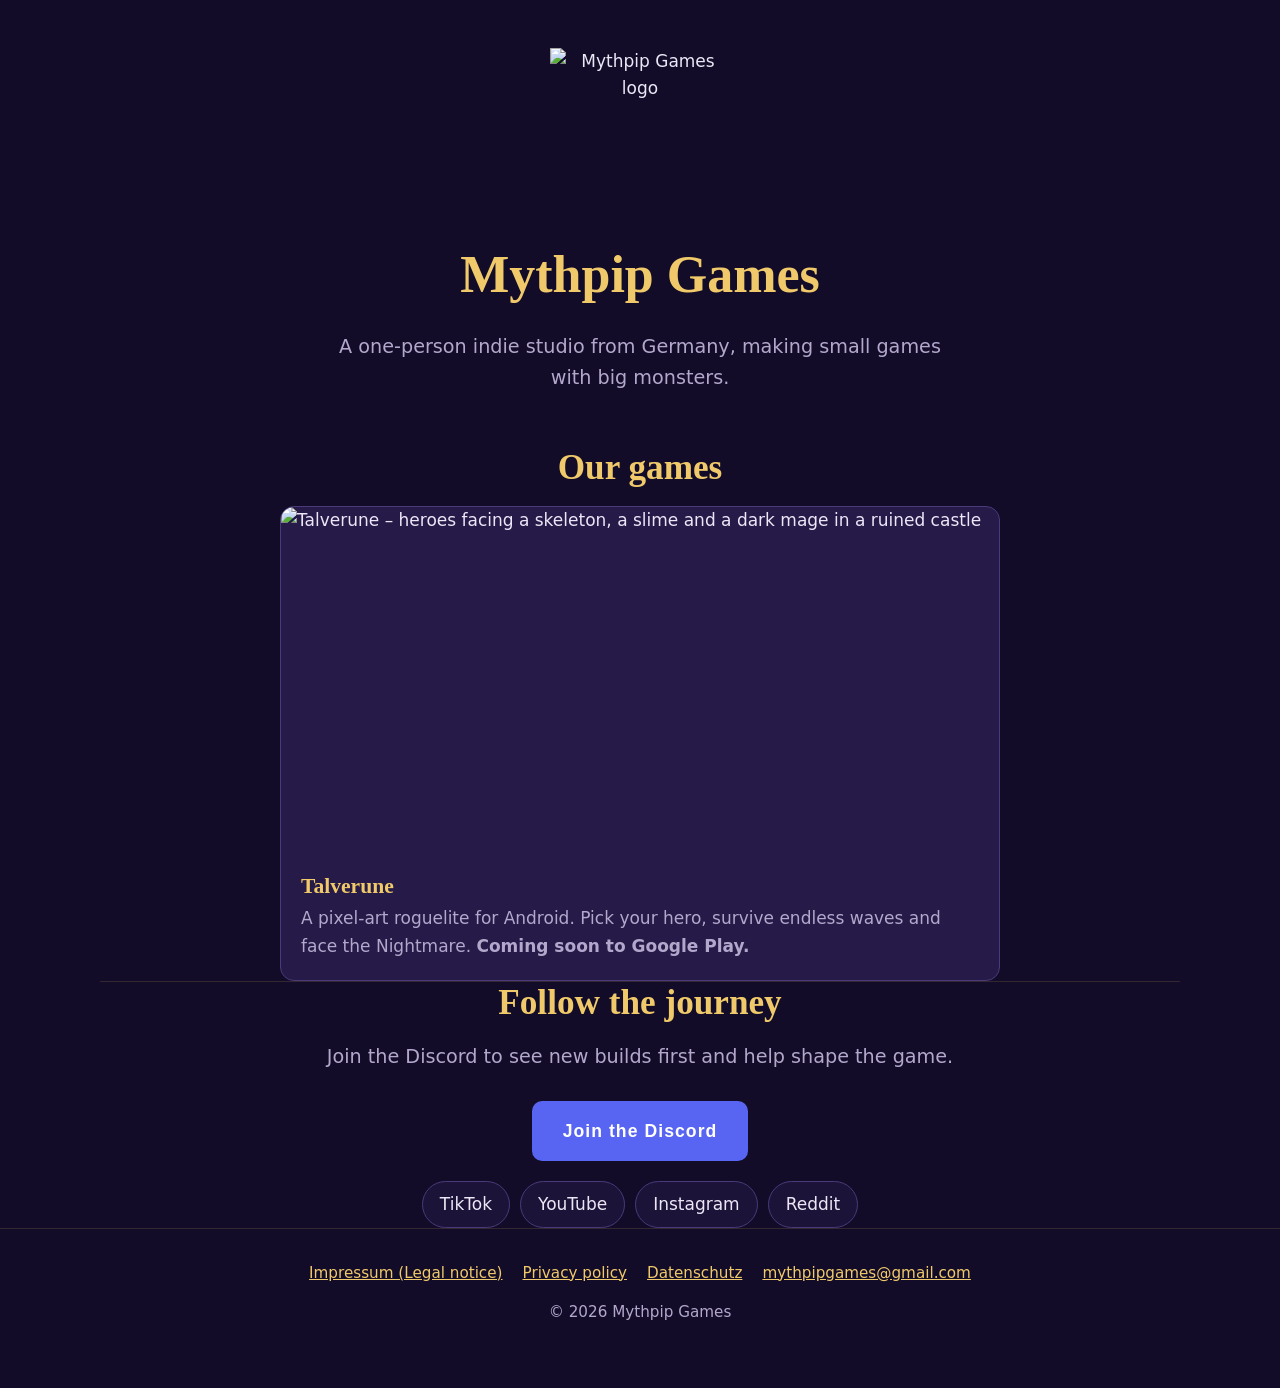
==== index.html @ 95bc8c9c "Add files via upload" ====
<!doctype html>
<html lang="en">
<head>
<meta charset="utf-8">
<meta name="viewport" content="width=device-width, initial-scale=1">
<title>Mythpip Games – indie games made in Germany</title>
<meta name="description" content="Mythpip Games is a one-person indie studio from Germany. Our first game: Talverune, a pixel-art roguelite for Android.">
<meta property="og:title" content="Mythpip Games">
<meta property="og:description" content="One-person indie studio from Germany. First game: Talverune, a pixel-art roguelite for Android.">
<meta property="og:image" content="https://mythpipgames.github.io/img/vorschau.jpg">
<meta property="og:url" content="https://mythpipgames.github.io/">
<meta property="og:type" content="website">
<meta name="twitter:card" content="summary_large_image">
<link rel="icon" href="favicon.png">
<link rel="stylesheet" href="style.css">
</head>
<body>

<header class="studio-kopf wrap">
  <img src="img/mythpip_logo.png" alt="Mythpip Games logo" width="180" height="180">
  <h1>Mythpip Games</h1>
  <p class="lead">A one-person indie studio from Germany, making small games with big monsters.</p>
</header>

<main>
  <section class="wrap">
    <h2>Our games</h2>
    <a class="spiel-kachel" href="talverune/">
      <img src="img/talverune/header.webp" alt="Talverune – heroes facing a skeleton, a slime and a dark mage in a ruined castle" width="1024" height="500" loading="lazy">
      <div>
        <h3>Talverune</h3>
        <p>A pixel-art roguelite for Android. Pick your hero, survive endless waves and face the Nightmare. <strong>Coming soon to Google Play.</strong></p>
      </div>
    </a>
  </section>

  <section class="wrap mitte">
    <h2>Follow the journey</h2>
    <p class="lead">Join the Discord to see new builds first and help shape the game.</p>
    <div class="knopf-reihe">
      <a class="knopf" href="https://discord.gg/6cHXQZ3rmh" rel="noopener">Join the Discord</a>
    </div>
    <ul class="kanaele" style="margin-top:20px">
      <li><a href="https://www.tiktok.com/@mythpipgames" rel="noopener">TikTok</a></li>
      <li><a href="https://www.youtube.com/@MythpipGames" rel="noopener">YouTube</a></li>
      <li><a href="https://www.instagram.com/mythpipgames/" rel="noopener">Instagram</a></li>
      <li><a href="https://www.reddit.com/user/MythpipGames/" rel="noopener">Reddit</a></li>
    </ul>
  </section>
</main>

<footer class="fuss">
  <nav>
    <a href="impressum/">Impressum (Legal notice)</a>
    <a href="privacy/">Privacy policy</a>
    <a href="datenschutz/">Datenschutz</a>
    <a href="mailto:mythpipgames@gmail.com">mythpipgames@gmail.com</a>
  </nav>
  <p>© 2026 Mythpip Games</p>
</footer>

</body>
</html>
---- style.css ----
/* Mythpip Games – gemeinsamer Stil */
@font-face { font-family: "Alegreya"; src: url("fonts/Alegreya-Variable.ttf") format("truetype"); font-weight: 400 900; font-display: swap; }
@font-face { font-family: "Alegreya Sans"; src: url("fonts/AlegreyaSans-Medium.ttf") format("truetype"); font-weight: 500; font-display: swap; }
@font-face { font-family: "Alegreya Sans SC"; src: url("fonts/AlegreyaSansSC-Bold.ttf") format("truetype"); font-weight: 700; font-display: swap; }

:root {
  color-scheme: dark;
  --bg: #120c28;
  --bg-2: #1c1338;
  --card: #251a48;
  --line: #4a3a7a;
  --gold: #f0c96a;
  --gold-dark: #b8892f;
  --text: #ece6f7;
  --muted: #b3a8cc;
  --discord: #5865f2;
}

* { box-sizing: border-box; }
html { -webkit-text-size-adjust: 100%; }
body {
  margin: 0;
  background: var(--bg);
  color: var(--text);
  font: 500 1.0625rem/1.6 "Alegreya Sans", system-ui, sans-serif;
}
img, video { max-width: 100%; height: auto; display: block; }
a { color: var(--gold); }
a:hover { color: #fff; }

h1, h2, h3 { font-family: "Alegreya", Georgia, serif; line-height: 1.2; margin: 0 0 .5em; }
h1 { font-size: clamp(2rem, 7vw, 3.25rem); color: var(--gold); }
h2 { font-size: clamp(1.6rem, 5vw, 2.2rem); color: var(--gold); text-align: center; }
h3 { font-size: 1.35rem; }
.klein { font-family: "Alegreya Sans SC", sans-serif; letter-spacing: .12em; color: var(--muted); }

.wrap { width: 100%; max-width: 1080px; margin: 0 auto; padding: 0 16px; }
section { padding: 56px 0; }
section + section { border-top: 1px solid rgba(240, 201, 106, .15); }
.mitte { text-align: center; }
.lead { font-size: 1.2rem; color: var(--muted); max-width: 640px; margin: 0 auto 1.5em; }

/* Kopfleiste */
.kopf { display: flex; align-items: center; justify-content: space-between; gap: 12px; padding: 12px 16px; max-width: 1080px; margin: 0 auto; }
.kopf a.marke { display: flex; align-items: center; gap: 10px; text-decoration: none; color: var(--text); font-family: "Alegreya", serif; font-size: 1.2rem; }
.kopf a.marke img { width: 40px; height: 40px; }

/* Knöpfe */
.knopf {
  display: inline-flex; align-items: center; justify-content: center; gap: .5em;
  padding: .8em 1.6em; border-radius: 10px; text-decoration: none;
  font-family: "Alegreya Sans SC", sans-serif; font-weight: 700; letter-spacing: .06em; font-size: 1.1rem;
  background: var(--discord); color: #fff; border: 2px solid transparent;
}
.knopf:hover { color: #fff; filter: brightness(1.1); }
.knopf.zweit { background: transparent; border-color: var(--gold-dark); color: var(--gold); }
.knopf-reihe { display: flex; flex-wrap: wrap; gap: 12px; justify-content: center; }

/* Raster */
.raster { display: grid; gap: 16px; grid-template-columns: repeat(auto-fit, minmax(min(100%, 240px), 1fr)); }
.karte { background: var(--card); border: 1px solid var(--line); border-radius: 12px; padding: 20px; }

/* Kanäle */
.kanaele { display: flex; flex-wrap: wrap; gap: 10px; justify-content: center; list-style: none; padding: 0; margin: 0; }
.kanaele a { display: block; padding: .5em 1em; border: 1px solid var(--line); border-radius: 999px; text-decoration: none; color: var(--text); background: var(--bg-2); }
.kanaele a:hover { border-color: var(--gold); color: var(--gold); }

/* Fußzeile */
.fuss { padding: 32px 16px 48px; text-align: center; color: var(--muted); font-size: .95rem; border-top: 1px solid rgba(240, 201, 106, .15); }
.fuss nav { display: flex; flex-wrap: wrap; gap: 8px 20px; justify-content: center; margin-bottom: 12px; }

/* Startseite */
.studio-kopf { padding: 48px 0 24px; text-align: center; }
.studio-kopf img { width: 180px; height: 180px; margin: 0 auto 16px; }
.spiel-kachel { display: block; max-width: 720px; margin: 0 auto; text-decoration: none; color: var(--text); background: var(--card); border: 1px solid var(--line); border-radius: 14px; overflow: hidden; }
.spiel-kachel:hover { border-color: var(--gold); color: var(--text); }
.spiel-kachel img { width: 100%; }
.spiel-kachel div { padding: 16px 20px 20px; }
.spiel-kachel h3 { color: var(--gold); margin-bottom: .25em; }
.spiel-kachel p { margin: 0; color: var(--muted); }

/* Spielseite */
.held-kopf { position: relative; text-align: center; padding: 0 0 40px; }
.held-kopf .banner { width: 100%; max-height: 420px; object-fit: cover; object-position: center 40%; }
.held-kopf .titel { margin: 20px auto 0; padding: 0 16px; }
.held-kopf .titel img { width: min(460px, 86%); margin: 0 auto 8px; image-rendering: auto; filter: drop-shadow(0 4px 12px rgba(0,0,0,.8)); }
.clip { max-width: 820px; margin: 0 auto; border-radius: 12px; overflow: hidden; border: 1px solid var(--line); background: #000; }
.clip video { width: 100%; aspect-ratio: 16 / 9; }

.helden { display: grid; gap: 14px; grid-template-columns: repeat(auto-fit, minmax(min(100%, 140px), 1fr)); }
.held { background: var(--card); border: 1px solid var(--line); border-radius: 12px; overflow: hidden; text-align: center; }
.held img { width: 100%; aspect-ratio: 300 / 362; object-fit: cover; image-rendering: pixelated; background: #160f2e; }
.held h3 { color: var(--gold); margin: 12px 12px 2px; }
.held p { margin: 0 12px 16px; color: var(--muted); font-size: .98rem; }
.held .frei { display: inline-block; margin-top: 6px; font-size: .8rem; letter-spacing: .08em; font-family: "Alegreya Sans SC", sans-serif; color: var(--gold); }

.merkmale h3 { color: var(--gold); }
.merkmale p { margin: 0; color: var(--muted); }

.bilder { display: grid; gap: 14px; grid-template-columns: repeat(auto-fit, minmax(min(100%, 380px), 1fr)); }
.bilder figure { margin: 0; }
.bilder img { width: 100%; aspect-ratio: 16 / 9; object-fit: cover; border-radius: 10px; border: 1px solid var(--line); }
.bilder figcaption { color: var(--muted); font-size: .95rem; padding: 6px 2px 0; }

/* Rechtstexte */
.recht { overflow-wrap: anywhere; max-width: 760px; padding-top: 24px; padding-bottom: 48px; }
.recht h1 { font-size: 2rem; }
.recht h2 { text-align: left; font-size: 1.5rem; margin-top: 1.6em; }
.recht h3 { font-size: 1.2rem; margin-top: 1.2em; color: var(--gold); }
.recht p, .recht li { color: var(--text); }
.recht .stand { color: var(--muted); }
.recht address { font-style: normal; }
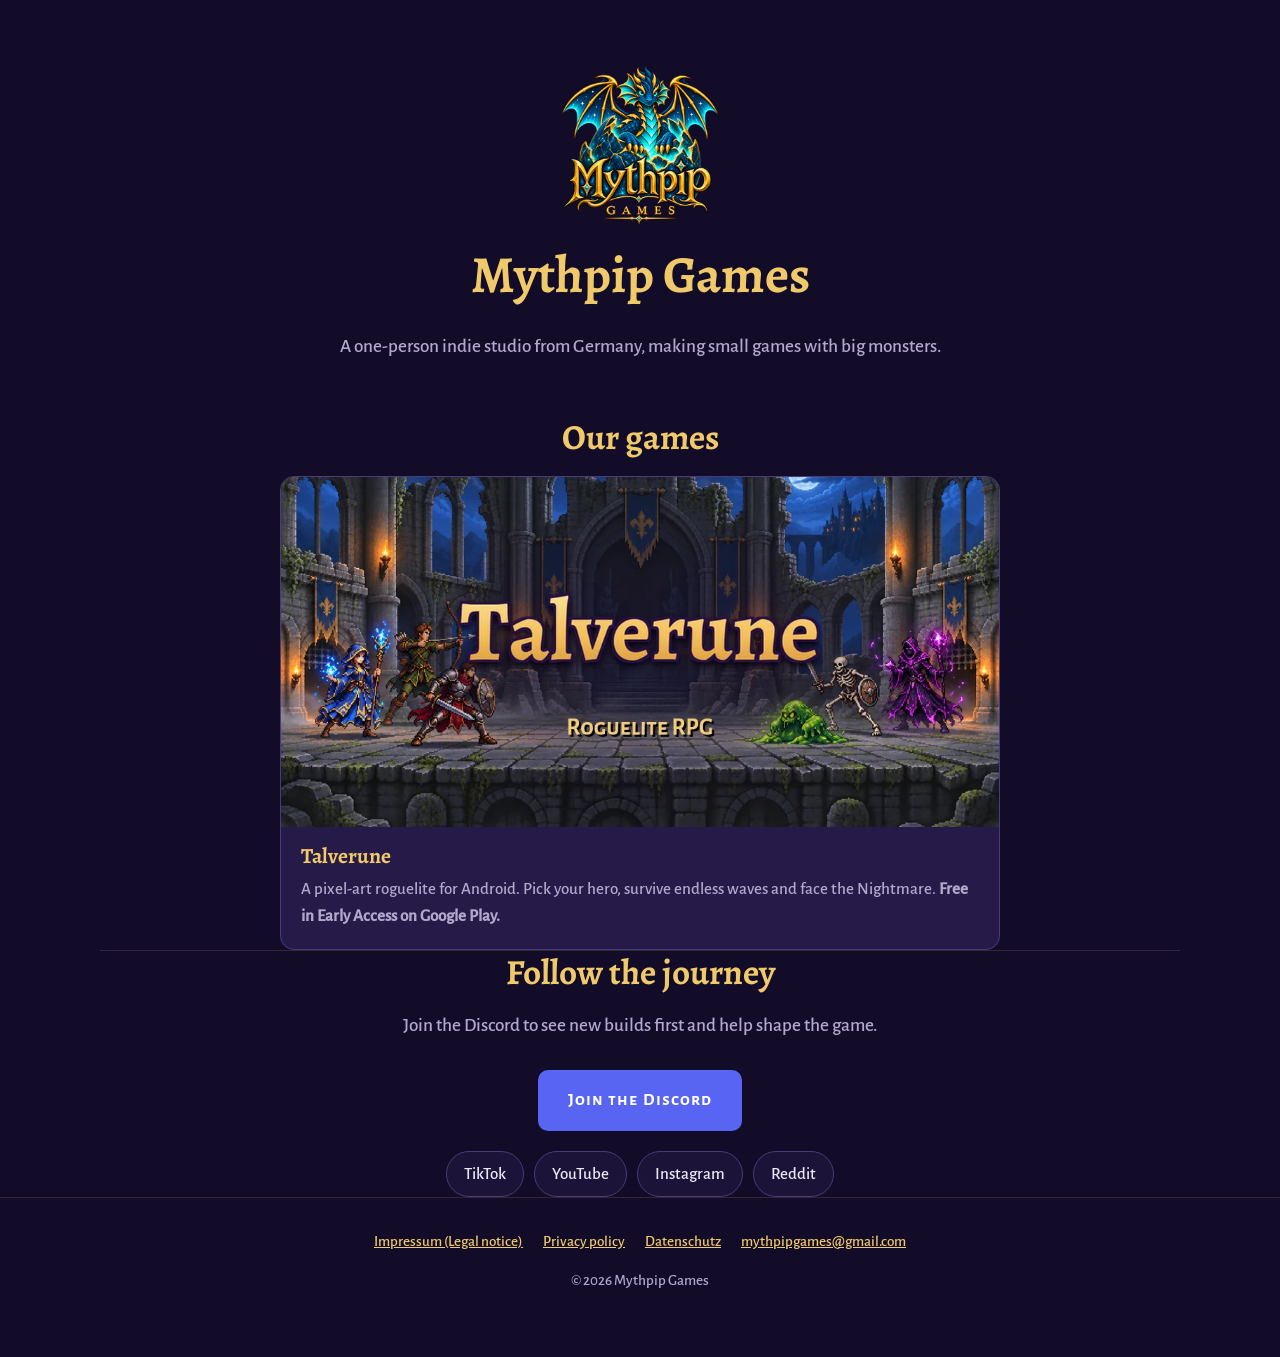
==== commit 968572a9: "Early Access: Startseite" ====
--- a/index.html
+++ b/index.html
@@ -1,63 +1,63 @@
-<!doctype html>
-<html lang="en">
-<head>
-<meta charset="utf-8">
-<meta name="viewport" content="width=device-width, initial-scale=1">
-<title>Mythpip Games – indie games made in Germany</title>
-<meta name="description" content="Mythpip Games is a one-person indie studio from Germany. Our first game: Talverune, a pixel-art roguelite for Android.">
-<meta property="og:title" content="Mythpip Games">
-<meta property="og:description" content="One-person indie studio from Germany. First game: Talverune, a pixel-art roguelite for Android.">
-<meta property="og:image" content="https://mythpipgames.github.io/img/vorschau.jpg">
-<meta property="og:url" content="https://mythpipgames.github.io/">
-<meta property="og:type" content="website">
-<meta name="twitter:card" content="summary_large_image">
-<link rel="icon" href="favicon.png">
-<link rel="stylesheet" href="style.css">
-</head>
-<body>
-
-<header class="studio-kopf wrap">
-  <img src="img/mythpip_logo.png" alt="Mythpip Games logo" width="180" height="180">
-  <h1>Mythpip Games</h1>
-  <p class="lead">A one-person indie studio from Germany, making small games with big monsters.</p>
-</header>
-
-<main>
-  <section class="wrap">
-    <h2>Our games</h2>
-    <a class="spiel-kachel" href="talverune/">
-      <img src="img/talverune/header.webp" alt="Talverune – heroes facing a skeleton, a slime and a dark mage in a ruined castle" width="1024" height="500" loading="lazy">
-      <div>
-        <h3>Talverune</h3>
-        <p>A pixel-art roguelite for Android. Pick your hero, survive endless waves and face the Nightmare. <strong>Coming soon to Google Play.</strong></p>
-      </div>
-    </a>
-  </section>
-
-  <section class="wrap mitte">
-    <h2>Follow the journey</h2>
-    <p class="lead">Join the Discord to see new builds first and help shape the game.</p>
-    <div class="knopf-reihe">
-      <a class="knopf" href="https://discord.gg/6cHXQZ3rmh" rel="noopener">Join the Discord</a>
-    </div>
-    <ul class="kanaele" style="margin-top:20px">
-      <li><a href="https://www.tiktok.com/@mythpipgames" rel="noopener">TikTok</a></li>
-      <li><a href="https://www.youtube.com/@MythpipGames" rel="noopener">YouTube</a></li>
-      <li><a href="https://www.instagram.com/mythpipgames/" rel="noopener">Instagram</a></li>
-      <li><a href="https://www.reddit.com/user/MythpipGames/" rel="noopener">Reddit</a></li>
-    </ul>
-  </section>
-</main>
-
-<footer class="fuss">
-  <nav>
-    <a href="impressum/">Impressum (Legal notice)</a>
-    <a href="privacy/">Privacy policy</a>
-    <a href="datenschutz/">Datenschutz</a>
-    <a href="mailto:mythpipgames@gmail.com">mythpipgames@gmail.com</a>
-  </nav>
-  <p>© 2026 Mythpip Games</p>
-</footer>
-
-</body>
-</html>
+<!doctype html>
+<html lang="en">
+<head>
+<meta charset="utf-8">
+<meta name="viewport" content="width=device-width, initial-scale=1">
+<title>Mythpip Games – indie games made in Germany</title>
+<meta name="description" content="Mythpip Games is a one-person indie studio from Germany. Our first game: Talverune, a pixel-art roguelite for Android.">
+<meta property="og:title" content="Mythpip Games">
+<meta property="og:description" content="One-person indie studio from Germany. First game: Talverune, a pixel-art roguelite for Android.">
+<meta property="og:image" content="https://mythpipgames.github.io/img/vorschau.jpg">
+<meta property="og:url" content="https://mythpipgames.github.io/">
+<meta property="og:type" content="website">
+<meta name="twitter:card" content="summary_large_image">
+<link rel="icon" href="favicon.png">
+<link rel="stylesheet" href="style.css">
+</head>
+<body>
+
+<header class="studio-kopf wrap">
+  <img src="img/mythpip_logo.png" alt="Mythpip Games logo" width="180" height="180">
+  <h1>Mythpip Games</h1>
+  <p class="lead">A one-person indie studio from Germany, making small games with big monsters.</p>
+</header>
+
+<main>
+  <section class="wrap">
+    <h2>Our games</h2>
+    <a class="spiel-kachel" href="talverune/">
+      <img src="img/talverune/header.webp" alt="Talverune – heroes facing a skeleton, a slime and a dark mage in a ruined castle" width="1024" height="500" loading="lazy">
+      <div>
+        <h3>Talverune</h3>
+        <p>A pixel-art roguelite for Android. Pick your hero, survive endless waves and face the Nightmare. <strong>Free in Early Access on Google Play.</strong></p>
+      </div>
+    </a>
+  </section>
+
+  <section class="wrap mitte">
+    <h2>Follow the journey</h2>
+    <p class="lead">Join the Discord to see new builds first and help shape the game.</p>
+    <div class="knopf-reihe">
+      <a class="knopf" href="https://discord.gg/6cHXQZ3rmh" rel="noopener">Join the Discord</a>
+    </div>
+    <ul class="kanaele" style="margin-top:20px">
+      <li><a href="https://www.tiktok.com/@mythpipgames" rel="noopener">TikTok</a></li>
+      <li><a href="https://www.youtube.com/@MythpipGames" rel="noopener">YouTube</a></li>
+      <li><a href="https://www.instagram.com/mythpipgames/" rel="noopener">Instagram</a></li>
+      <li><a href="https://www.reddit.com/user/MythpipGames/" rel="noopener">Reddit</a></li>
+    </ul>
+  </section>
+</main>
+
+<footer class="fuss">
+  <nav>
+    <a href="impressum/">Impressum (Legal notice)</a>
+    <a href="privacy/">Privacy policy</a>
+    <a href="datenschutz/">Datenschutz</a>
+    <a href="mailto:mythpipgames@gmail.com">mythpipgames@gmail.com</a>
+  </nav>
+  <p>© 2026 Mythpip Games</p>
+</footer>
+
+</body>
+</html>
